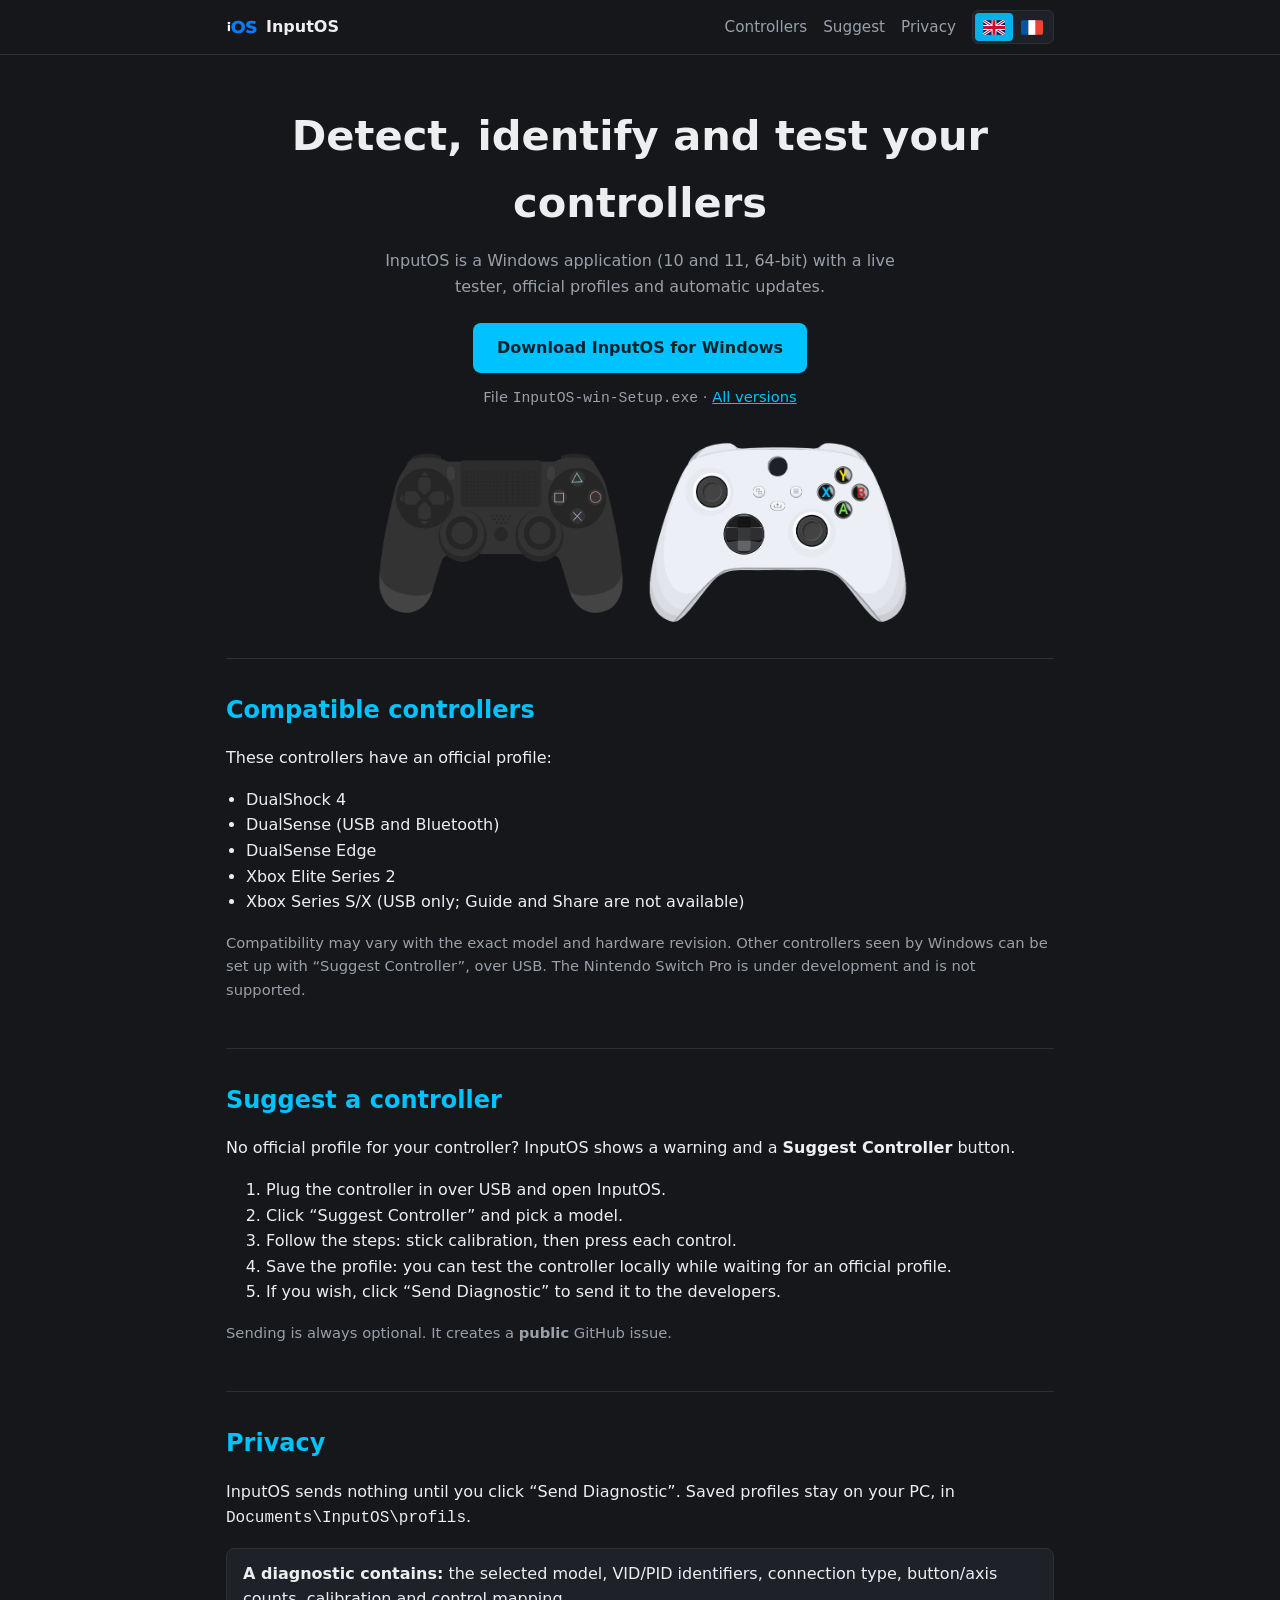
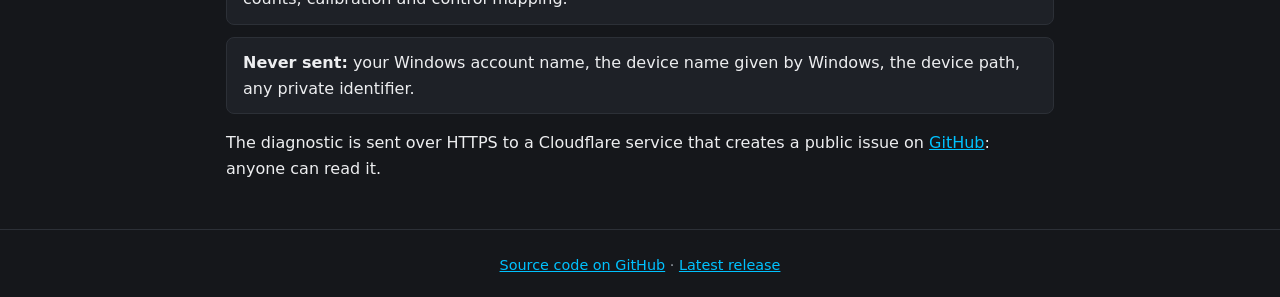
==== docs/index.html @ 03990132 "Add GitHub Pages site (EN/FR) Co-Authored-By: Claude Sonnet 5.5 <noreply@anthropic.com>" ====
<!doctype html>
<html lang="en">
<head>
<meta charset="utf-8">
<meta name="viewport" content="width=device-width,initial-scale=1">
<title>InputOS — detect and test your controllers</title>
<meta name="description" content="InputOS is a Windows application that detects, identifies and tests your controllers.">
<link rel="icon" href="assets/iOSWhite.png">
<link rel="stylesheet" href="assets/style.css">
</head>
<body>
<header><div class="wrap">
  <a class="brand" href="#"><img src="assets/iOSWhite.png" alt="">InputOS</a>
  <nav>
    <a href="#controllers">Controllers</a>
    <a href="#suggest">Suggest</a>
    <a href="#privacy">Privacy</a>
    <a class="lang" href="fr/" aria-label="Français">
      <span class="on"><svg viewBox="0 0 60 40"><rect width="60" height="40" fill="#012169"/><path d="M0 0l60 40M60 0L0 40" stroke="#fff" stroke-width="8"/><path d="M0 0l60 40M60 0L0 40" stroke="#C8102E" stroke-width="3"/><path d="M30 0v40M0 20h60" stroke="#fff" stroke-width="13"/><path d="M30 0v40M0 20h60" stroke="#C8102E" stroke-width="8"/></svg></span>
      <span class="off"><svg viewBox="0 0 3 2"><rect width="1" height="2" fill="#0055A4"/><rect x="1" width="1" height="2" fill="#fff"/><rect x="2" width="1" height="2" fill="#EF4135"/></svg></span>
    </a>
  </nav>
</div></header>

<main class="wrap">
  <div class="hero">
    <h1>Detect, identify and test your controllers</h1>
    <p>InputOS is a Windows application (10 and 11, 64-bit) with a live tester, official profiles and automatic updates.</p>
    <a class="btn" href="https://github.com/SomnyFR/InputOS/releases/latest/download/InputOS-win-Setup.exe">Download InputOS for Windows</a>
    <p class="note" style="margin-top:12px">File <code>InputOS-win-Setup.exe</code> · <a href="https://github.com/SomnyFR/InputOS/releases/latest">All versions</a></p>
    <div class="imgs">
      <img src="assets/ps4-controller.png" alt="PlayStation controller" loading="lazy">
      <img src="assets/xbox-controller.png" alt="Xbox controller" loading="lazy">
    </div>
  </div>

  <section id="controllers">
    <h2>Compatible controllers</h2>
    <p>These controllers have an official profile:</p>
    <ul>
      <li>DualShock 4</li>
      <li>DualSense (USB and Bluetooth)</li>
      <li>DualSense Edge</li>
      <li>Xbox Elite Series 2</li>
      <li>Xbox Series S/X (USB only; Guide and Share are not available)</li>
    </ul>
    <p class="note">Compatibility may vary with the exact model and hardware revision. Other controllers seen by Windows can be set up with “Suggest Controller”, over USB. The Nintendo Switch Pro is under development and is not supported.</p>
  </section>

  <section id="suggest">
    <h2>Suggest a controller</h2>
    <p>No official profile for your controller? InputOS shows a warning and a <strong>Suggest Controller</strong> button.</p>
    <ol>
      <li>Plug the controller in over USB and open InputOS.</li>
      <li>Click “Suggest Controller” and pick a model.</li>
      <li>Follow the steps: stick calibration, then press each control.</li>
      <li>Save the profile: you can test the controller locally while waiting for an official profile.</li>
      <li>If you wish, click “Send Diagnostic” to send it to the developers.</li>
    </ol>
    <p class="note">Sending is always optional. It creates a <strong>public</strong> GitHub issue.</p>
  </section>

  <section id="privacy">
    <h2>Privacy</h2>
    <p>InputOS sends nothing until you click “Send Diagnostic”. Saved profiles stay on your PC, in <code>Documents\InputOS\profils</code>.</p>
    <div class="card">
      <strong>A diagnostic contains:</strong> the selected model, VID/PID identifiers, connection type, button/axis counts, calibration and control mapping.
    </div>
    <div class="card">
      <strong>Never sent:</strong> your Windows account name, the device name given by Windows, the device path, any private identifier.
    </div>
    <p>The diagnostic is sent over HTTPS to a Cloudflare service that creates a public issue on <a href="https://github.com/SomnyFR/InputOS/issues">GitHub</a>: anyone can read it.</p>
  </section>
</main>

<footer><div class="wrap">
  <a href="https://github.com/SomnyFR/InputOS">Source code on GitHub</a> · <a href="https://github.com/SomnyFR/InputOS/releases/latest">Latest release</a>
</div></footer>
<script>document.querySelector(".lang").addEventListener("click",function(e){var a=this;if(a.classList.contains("go"))return;e.preventDefault();a.classList.add("go");setTimeout(function(){location.href=a.href},320)})</script>
</body>
</html>
---- docs/assets/style.css ----
:root{--bg:#15171B;--fg:#EDEEF0;--accent:#00C2FF;--panel:#1E2127;--border:#2C3037;--muted:#9AA0A8}
*{box-sizing:border-box}
html{scroll-behavior:smooth}
body{margin:0;background:var(--bg);color:var(--fg);font:16px/1.6 "Segoe UI",system-ui,sans-serif}
a{color:var(--accent)}
.wrap{max-width:860px;margin:0 auto;padding:0 16px}
header{border-bottom:1px solid var(--border);position:sticky;top:0;background:var(--bg);z-index:1}
header .wrap{display:flex;flex-wrap:wrap;align-items:center;gap:8px 20px;padding-top:10px;padding-bottom:10px}
.brand{display:flex;align-items:center;gap:8px;font-weight:700;color:var(--fg);text-decoration:none}
.brand img{width:32px;height:32px}
nav{display:flex;flex-wrap:wrap;align-items:center;gap:8px 16px;margin-left:auto;font-size:.95rem}
nav a{text-decoration:none;color:var(--muted)}
nav a:hover{color:var(--accent)}
.hero{text-align:center;padding:48px 0 32px}
.hero h1{font-size:clamp(1.8rem,6vw,2.6rem);margin:0 0 12px}
.hero p{color:var(--muted);max-width:560px;margin:0 auto 24px}
.imgs{display:flex;justify-content:center;gap:16px;margin-top:32px}
.imgs img{width:calc(50% - 8px);max-width:260px;height:auto}
.btn{display:inline-block;background:var(--accent);color:#06222B;font-weight:700;padding:12px 24px;border-radius:8px;text-decoration:none}
.btn:hover{filter:brightness(1.1)}
section{padding:32px 0;border-top:1px solid var(--border)}
h2{margin:0 0 12px;color:var(--accent)}
ul{padding-left:20px}
.card{background:var(--panel);border:1px solid var(--border);border-radius:8px;padding:12px 16px;margin:12px 0}
.note{color:var(--muted);font-size:.92rem}
footer{border-top:1px solid var(--border);padding:24px 0;color:var(--muted);font-size:.9rem;text-align:center}
.lang{position:relative;display:flex;width:82px;height:34px;border:1px solid var(--border);border-radius:6px;background:var(--panel);padding:2px;text-decoration:none;flex:none}
.lang::before{content:"";position:absolute;top:2px;left:2px;width:38px;height:28px;border-radius:4px;background:var(--accent);opacity:.9;transition:transform .3s cubic-bezier(.4,0,.2,1)}
.lang.fr::before{transform:translateX(38px)}
.lang.go::before{transform:translateX(38px)}
.lang.fr.go::before{transform:translateX(0)}
.lang span{position:relative;flex:1;display:flex;align-items:center;justify-content:center;gap:4px;font-size:.7rem;font-weight:700;color:var(--muted);transition:color .3s}
.lang span svg{width:22px;height:15px;border-radius:2px}
.lang .on{color:#06222B}
.lang.go .on{color:var(--muted)}
.lang.go .off{color:#06222B}
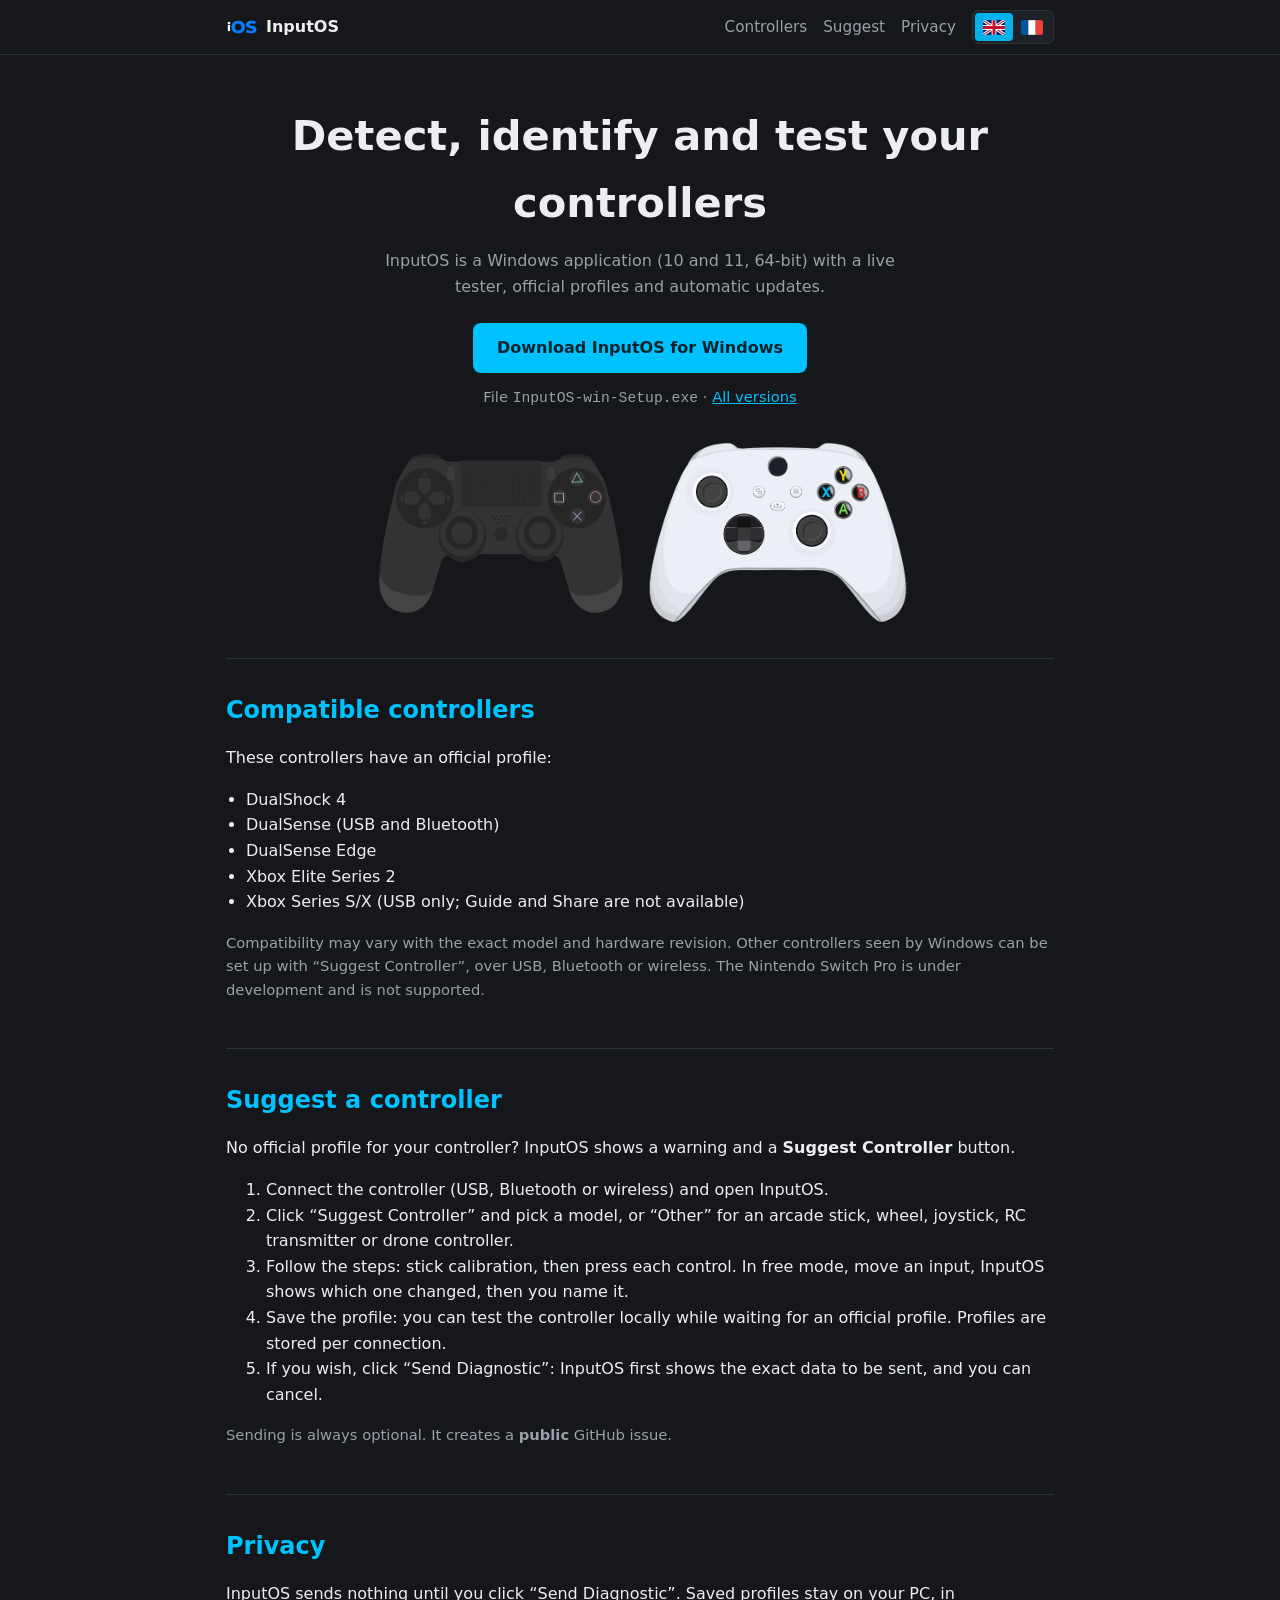
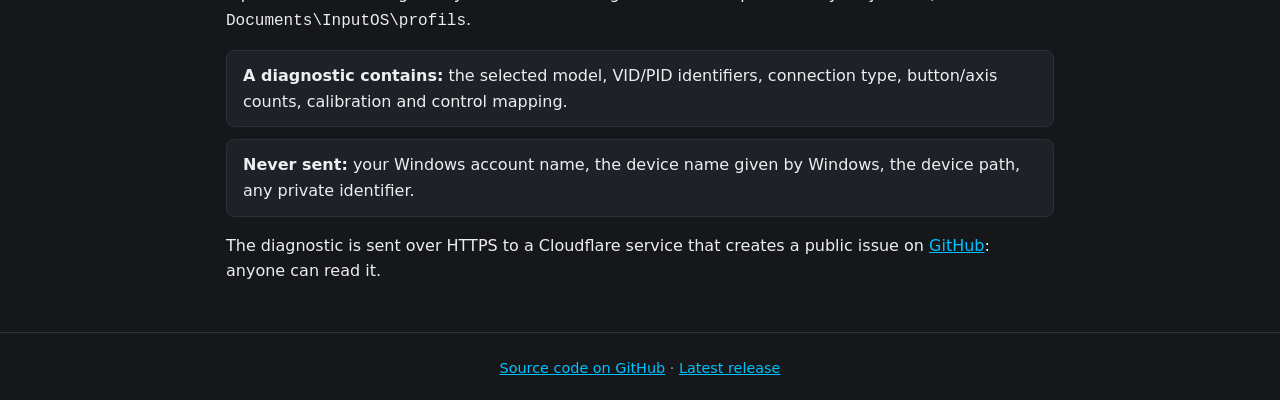
==== commit ef28da19: "Site : Suggérer en USB/Bluetooth/sans fil, mode libre, aperçu avant envoi (v1.2.1)" ====
--- a/docs/index.html
+++ b/docs/index.html
@@ -44,18 +44,18 @@
       <li>Xbox Elite Series 2</li>
       <li>Xbox Series S/X (USB only; Guide and Share are not available)</li>
     </ul>
-    <p class="note">Compatibility may vary with the exact model and hardware revision. Other controllers seen by Windows can be set up with “Suggest Controller”, over USB. The Nintendo Switch Pro is under development and is not supported.</p>
+    <p class="note">Compatibility may vary with the exact model and hardware revision. Other controllers seen by Windows can be set up with “Suggest Controller”, over USB, Bluetooth or wireless. The Nintendo Switch Pro is under development and is not supported.</p>
   </section>
 
   <section id="suggest">
     <h2>Suggest a controller</h2>
     <p>No official profile for your controller? InputOS shows a warning and a <strong>Suggest Controller</strong> button.</p>
     <ol>
-      <li>Plug the controller in over USB and open InputOS.</li>
-      <li>Click “Suggest Controller” and pick a model.</li>
-      <li>Follow the steps: stick calibration, then press each control.</li>
-      <li>Save the profile: you can test the controller locally while waiting for an official profile.</li>
-      <li>If you wish, click “Send Diagnostic” to send it to the developers.</li>
+      <li>Connect the controller (USB, Bluetooth or wireless) and open InputOS.</li>
+      <li>Click “Suggest Controller” and pick a model, or “Other” for an arcade stick, wheel, joystick, RC transmitter or drone controller.</li>
+      <li>Follow the steps: stick calibration, then press each control. In free mode, move an input, InputOS shows which one changed, then you name it.</li>
+      <li>Save the profile: you can test the controller locally while waiting for an official profile. Profiles are stored per connection.</li>
+      <li>If you wish, click “Send Diagnostic”: InputOS first shows the exact data to be sent, and you can cancel.</li>
     </ol>
     <p class="note">Sending is always optional. It creates a <strong>public</strong> GitHub issue.</p>
   </section>
